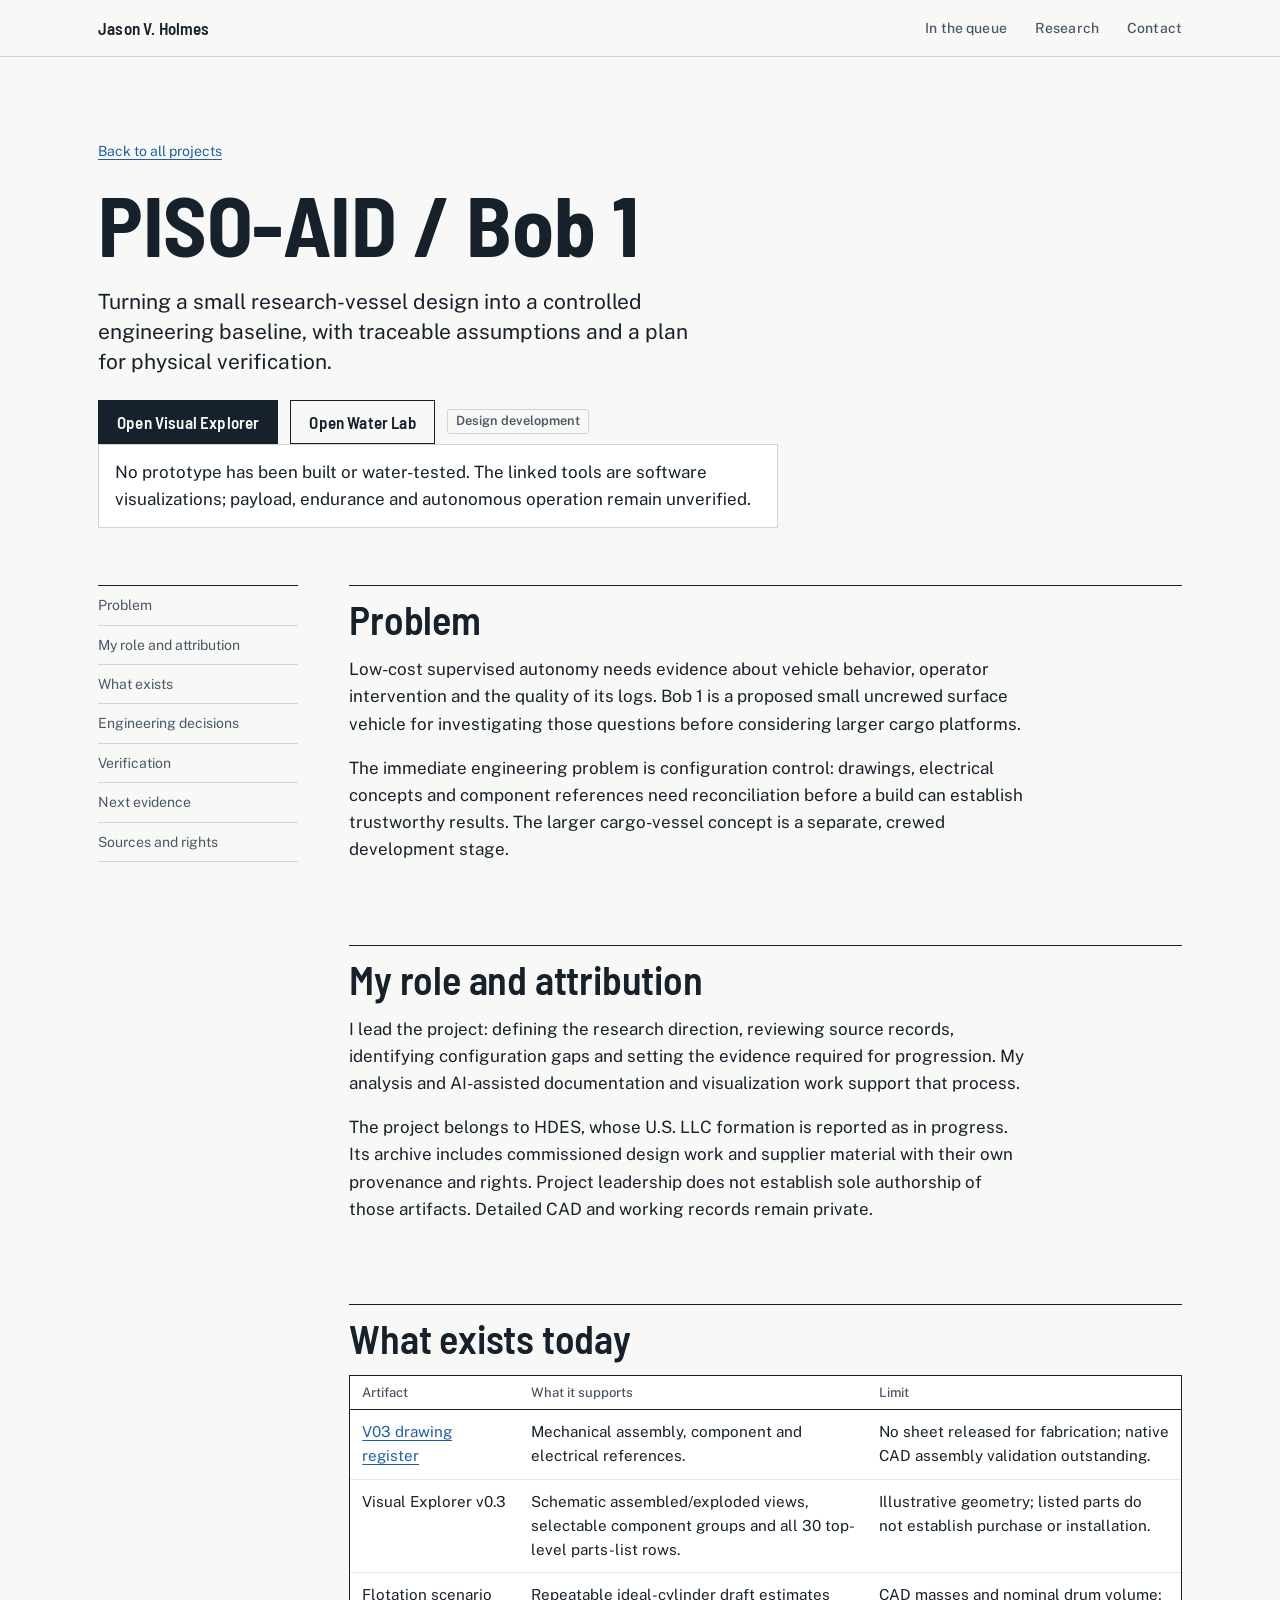
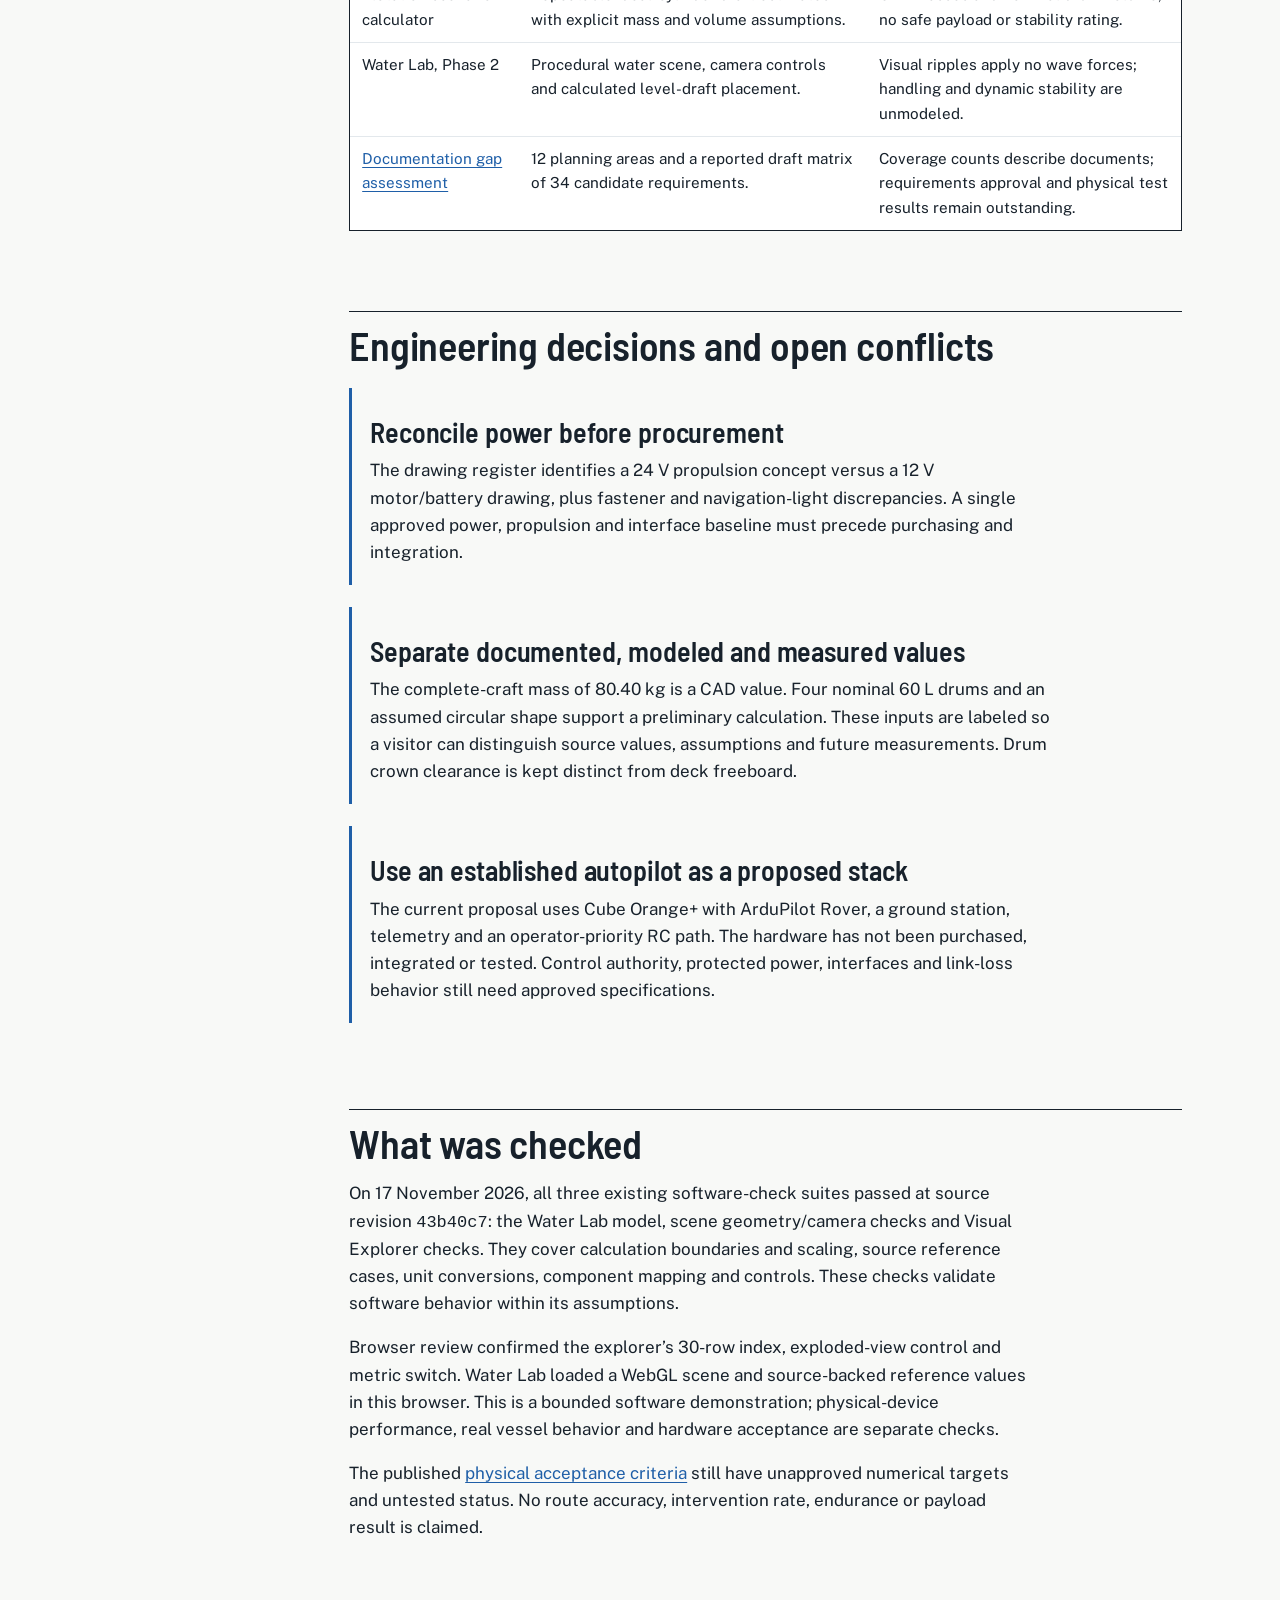
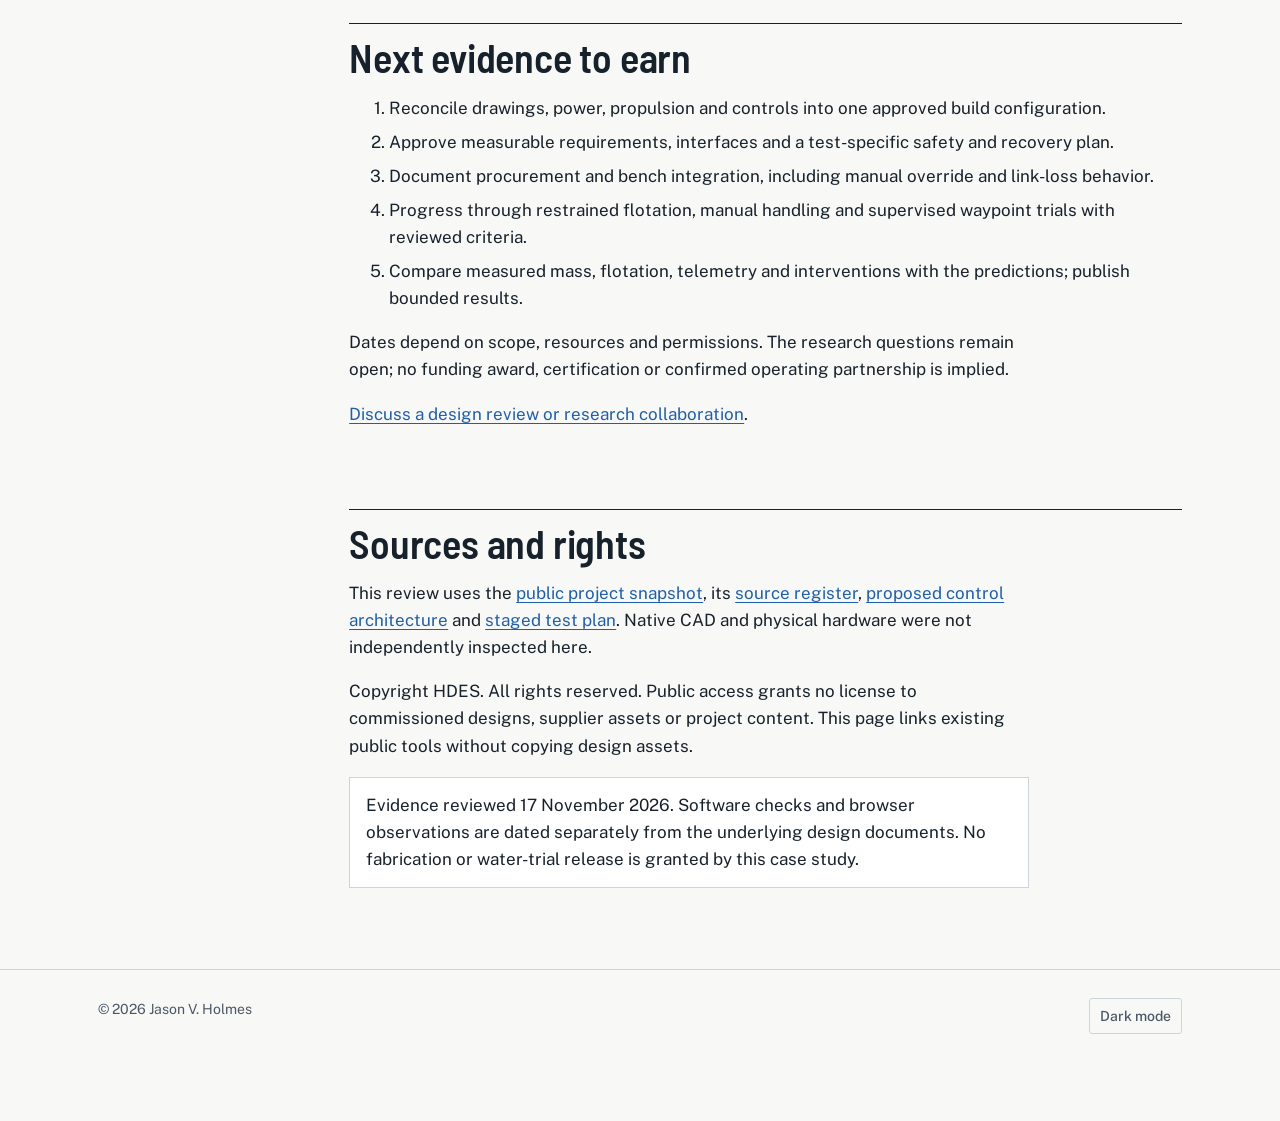
==== bob1/index.html @ 1f1266de "docs: add source-backed Bob 1 design-stage case study" ====
<!doctype html>
<html lang="en">
<head>
<meta charset="utf-8">
<meta name="viewport" content="width=device-width, initial-scale=1">
<title>Bob 1 design-stage case study | Jason V. Holmes</title>
<meta name="description" content="Bob 1: source-traceable design review, interactive engineering visualizations and a staged verification plan for a proposed supervised-autonomy research vessel.">
<link rel="canonical" href="https://jasonvholmes.com/bob1/">
<meta property="og:type" content="website">
<meta property="og:site_name" content="Jason V. Holmes">
<meta property="og:url" content="https://jasonvholmes.com/bob1/">
<meta property="og:title" content="Bob 1 design-stage case study | Jason V. Holmes">
<meta property="og:description" content="From design assumptions to testable evidence: a research vessel in design development, with working software visualizations and physical verification still ahead.">
<meta property="og:image" content="https://avatars.githubusercontent.com/u/147929460?v=4">
<meta property="og:image:alt" content="GitHub profile image of Jason V. Holmes">
<meta name="twitter:card" content="summary">
<meta name="twitter:creator" content="@jasonvonholmes">
<meta name="twitter:title" content="Bob 1 design-stage case study | Jason V. Holmes">
<meta name="twitter:description" content="Design review, source-aware visual tools and planned verification for a supervised-autonomy research USV. No built or water-tested prototype.">
<meta name="twitter:image" content="https://avatars.githubusercontent.com/u/147929460?v=4">
<meta name="twitter:image:alt" content="GitHub profile image of Jason V. Holmes">
<link rel="preconnect" href="https://fonts.googleapis.com">
<link rel="preconnect" href="https://fonts.gstatic.com" crossorigin>
<link href="https://fonts.googleapis.com/css2?family=Barlow+Semi+Condensed:wght@500;600;700&family=Public+Sans:wght@400;500;600&display=swap" rel="stylesheet">
<link rel="stylesheet" href="../css/site.css">
<script src="../js/theme.js"></script>
<script src="../js/top.js" defer></script>
</head>
<body>
<a class="skip" href="#main">Skip to content</a>
<header class="bar"><div class="wrap"><a href="../">Jason V. Holmes</a><nav aria-label="Site"><a href="../#queue">In the queue</a><a href="../#research">Research</a><a href="../contact/">Contact</a></nav></div></header>
<main id="main">
  <div class="wrap cs-hero">
    <a class="crumb" href="../#queue">Back to all projects</a>
    <h1>PISO-AID / Bob 1</h1>
    <p class="lede">Turning a small research-vessel design into a controlled engineering baseline, with traceable assumptions and a plan for physical verification.</p>
    <div class="actions"><a class="btn primary" href="https://jvholmes87.github.io/piso-aid-bob1/visual-explorer/">Open Visual Explorer</a><a class="btn" href="https://jvholmes87.github.io/piso-aid-bob1/water-lab/">Open Water Lab</a><span class="status plain">Design development</span></div>
    <p class="note">No prototype has been built or water-tested. The linked tools are software visualizations; payload, endurance and autonomous operation remain unverified.</p>
  </div>
  <div class="wrap cs">
    <aside aria-label="On this page"><ol><li><a href="#problem">Problem</a></li><li><a href="#role">My role and attribution</a></li><li><a href="#evidence">What exists</a></li><li><a href="#decisions">Engineering decisions</a></li><li><a href="#verification">Verification</a></li><li><a href="#next">Next evidence</a></li><li><a href="#sources">Sources and rights</a></li></ol></aside>
    <article>
      <section id="problem">
        <h2>Problem</h2>
        <p>Low-cost supervised autonomy needs evidence about vehicle behavior, operator intervention and the quality of its logs. Bob 1 is a proposed small uncrewed surface vehicle for investigating those questions before considering larger cargo platforms.</p>
        <p>The immediate engineering problem is configuration control: drawings, electrical concepts and component references need reconciliation before a build can establish trustworthy results. The larger cargo-vessel concept is a separate, crewed development stage.</p>
      </section>
      <section id="role">
        <h2>My role and attribution</h2>
        <p>I lead the project: defining the research direction, reviewing source records, identifying configuration gaps and setting the evidence required for progression. My analysis and AI-assisted documentation and visualization work support that process.</p>
        <p>The project belongs to HDES, whose U.S. LLC formation is reported as in progress. Its archive includes commissioned design work and supplier material with their own provenance and rights. Project leadership does not establish sole authorship of those artifacts. Detailed CAD and working records remain private.</p>
      </section>
      <section id="evidence">
        <h2>What exists today</h2>
        <div class="data" role="region" aria-label="Bob 1 evidence and its limits" tabindex="0"><table>
          <thead><tr><th scope="col">Artifact</th><th scope="col">What it supports</th><th scope="col">Limit</th></tr></thead>
          <tbody>
            <tr><td><a href="https://github.com/jvholmes87/piso-aid-bob1/blob/43b40c74421d8cef3b7ffb52b6dbc7539bbff835/docs/drawing-register.md">V03 drawing register</a></td><td>Mechanical assembly, component and electrical references.</td><td>No sheet released for fabrication; native CAD assembly validation outstanding.</td></tr>
            <tr><td>Visual Explorer v0.3</td><td>Schematic assembled/exploded views, selectable component groups and all 30 top-level parts-list rows.</td><td>Illustrative geometry; listed parts do not establish purchase or installation.</td></tr>
            <tr><td>Flotation scenario calculator</td><td>Repeatable ideal-cylinder draft estimates with explicit mass and volume assumptions.</td><td>CAD masses and nominal drum volume; no safe payload or stability rating.</td></tr>
            <tr><td>Water Lab, Phase 2</td><td>Procedural water scene, camera controls and calculated level-draft placement.</td><td>Visual ripples apply no wave forces; handling and dynamic stability are unmodeled.</td></tr>
            <tr><td><a href="https://github.com/jvholmes87/piso-aid-bob1/blob/43b40c74421d8cef3b7ffb52b6dbc7539bbff835/docs/se-documentation-status.md">Documentation gap assessment</a></td><td>12 planning areas and a reported draft matrix of 34 candidate requirements.</td><td>Coverage counts describe documents; requirements approval and physical test results remain outstanding.</td></tr>
          </tbody>
        </table></div>
      </section>
      <section id="decisions">
        <h2>Engineering decisions and open conflicts</h2>
        <div class="decision"><h3>Reconcile power before procurement</h3><p>The drawing register identifies a 24 V propulsion concept versus a 12 V motor/battery drawing, plus fastener and navigation-light discrepancies. A single approved power, propulsion and interface baseline must precede purchasing and integration.</p></div>
        <div class="decision"><h3>Separate documented, modeled and measured values</h3><p>The complete-craft mass of 80.40 kg is a CAD value. Four nominal 60 L drums and an assumed circular shape support a preliminary calculation. These inputs are labeled so a visitor can distinguish source values, assumptions and future measurements. Drum crown clearance is kept distinct from deck freeboard.</p></div>
        <div class="decision"><h3>Use an established autopilot as a proposed stack</h3><p>The current proposal uses Cube Orange+ with ArduPilot Rover, a ground station, telemetry and an operator-priority RC path. The hardware has not been purchased, integrated or tested. Control authority, protected power, interfaces and link-loss behavior still need approved specifications.</p></div>
      </section>
      <section id="verification">
        <h2>What was checked</h2>
        <p>On 17 November 2026, all three existing software-check suites passed at source revision <code>43b40c7</code>: the Water Lab model, scene geometry/camera checks and Visual Explorer checks. They cover calculation boundaries and scaling, source reference cases, unit conversions, component mapping and controls. These checks validate software behavior within its assumptions.</p>
        <p>Browser review confirmed the explorer’s 30-row index, exploded-view control and metric switch. Water Lab loaded a WebGL scene and source-backed reference values in this browser. This is a bounded software demonstration; physical-device performance, real vessel behavior and hardware acceptance are separate checks.</p>
        <p>The published <a href="https://github.com/jvholmes87/piso-aid-bob1/blob/43b40c74421d8cef3b7ffb52b6dbc7539bbff835/docs/acceptance-criteria.md">physical acceptance criteria</a> still have unapproved numerical targets and untested status. No route accuracy, intervention rate, endurance or payload result is claimed.</p>
      </section>
      <section id="next">
        <h2>Next evidence to earn</h2>
        <ol><li>Reconcile drawings, power, propulsion and controls into one approved build configuration.</li><li>Approve measurable requirements, interfaces and a test-specific safety and recovery plan.</li><li>Document procurement and bench integration, including manual override and link-loss behavior.</li><li>Progress through restrained flotation, manual handling and supervised waypoint trials with reviewed criteria.</li><li>Compare measured mass, flotation, telemetry and interventions with the predictions; publish bounded results.</li></ol>
        <p>Dates depend on scope, resources and permissions. The research questions remain open; no funding award, certification or confirmed operating partnership is implied.</p>
        <p><a href="../contact/">Discuss a design review or research collaboration</a>.</p>
      </section>
      <section id="sources">
        <h2>Sources and rights</h2>
        <p>This review uses the <a href="https://github.com/jvholmes87/piso-aid-bob1/tree/43b40c74421d8cef3b7ffb52b6dbc7539bbff835">public project snapshot</a>, its <a href="https://github.com/jvholmes87/piso-aid-bob1/blob/43b40c74421d8cef3b7ffb52b6dbc7539bbff835/docs/visual-explorer/SOURCE_REGISTER.md">source register</a>, <a href="https://github.com/jvholmes87/piso-aid-bob1/blob/43b40c74421d8cef3b7ffb52b6dbc7539bbff835/docs/control-architecture.md">proposed control architecture</a> and <a href="https://github.com/jvholmes87/piso-aid-bob1/blob/43b40c74421d8cef3b7ffb52b6dbc7539bbff835/docs/test-plan.md">staged test plan</a>. Native CAD and physical hardware were not independently inspected here.</p>
        <p>Copyright HDES. All rights reserved. Public access grants no license to commissioned designs, supplier assets or project content. This page links existing public tools without copying design assets.</p>
        <p class="note">Evidence reviewed 17 November 2026. Software checks and browser observations are dated separately from the underlying design documents. No fabrication or water-trial release is granted by this case study.</p>
      </section>
    </article>
  </div>
</main>
<footer><div class="wrap"><span>© 2026 Jason V. Holmes</span><button class="theme-btn" type="button">Dark mode</button></div></footer>
</body>
</html>
---- css/site.css ----
/* Jason Von Holmes — portfolio. Drawing-sheet vernacular: title block, revision table, markup blue. */
:root{
  --paper:#f8f9f7; --sheet:#ffffff; --ink:#17212b; --ink-2:#4a5866; --rule:#cdd5dc; --rule-2:#e3e8ec;
  --mark:#1f5fa8; --flag:#e9b824; --flag-ink:#17212b; --ok:#2f7d4f;
  --display:"Barlow Semi Condensed","Arial Narrow",sans-serif; --body:"Public Sans",system-ui,sans-serif;
  --step--1:.875rem; --step-0:1.0625rem; --step-1:1.3125rem; --step-2:1.75rem; --step-3:2.5rem; --step-4:clamp(2.75rem,7vw,5.25rem);
  --gutter:clamp(16px,4vw,48px); --measure:68ch;
  color-scheme:light;
}
@media (prefers-color-scheme:dark){
  :root:not([data-theme="light"]){--paper:#10171f;--sheet:#152029;--ink:#e7ecef;--ink-2:#a9b6c2;--rule:#2f3d4a;--rule-2:#22303c;--mark:#79b4f2;--ok:#6cc790;color-scheme:dark}
}
:root[data-theme="dark"]{--paper:#10171f;--sheet:#152029;--ink:#e7ecef;--ink-2:#a9b6c2;--rule:#2f3d4a;--rule-2:#22303c;--mark:#79b4f2;--ok:#6cc790;color-scheme:dark}

*{box-sizing:border-box}
html{-webkit-text-size-adjust:100%}
body{margin:0;background:var(--paper);color:var(--ink);font:400 var(--step-0)/1.6 var(--body);font-feature-settings:"tnum" 0}
img{max-width:100%;height:auto;display:block}
a{color:var(--mark);text-underline-offset:.18em;text-decoration-thickness:1px}
a:hover{text-decoration-thickness:2px}
:focus-visible{outline:3px solid var(--mark);outline-offset:3px;border-radius:2px}
h1,h2,h3{font-family:var(--display);font-weight:600;line-height:1.05;letter-spacing:-.005em;margin:0}
p{margin:0 0 1em}
.wrap{max-width:1180px;margin:0 auto;padding:0 var(--gutter)}
.skip{position:absolute;left:-999px}.skip:focus{left:var(--gutter);top:8px;background:var(--sheet);padding:8px 12px;z-index:9}

/* top bar */
.bar{border-bottom:1px solid var(--rule)}
.bar .wrap{display:flex;justify-content:space-between;align-items:center;gap:16px;min-height:56px}
.bar a{color:var(--ink);text-decoration:none;font:600 var(--step-0) var(--display);letter-spacing:.01em}
.bar nav{display:flex;gap:clamp(12px,3vw,28px);flex-wrap:wrap}
.bar nav a{font:500 var(--step--1) var(--body);color:var(--ink-2)}
.bar nav a:hover{color:var(--ink)}

/* hero: name + title block */
.hero{padding-top:clamp(40px,8vw,96px);padding-bottom:clamp(32px,6vw,64px);display:grid;grid-template-columns:minmax(0,1.35fr) minmax(0,1fr);gap:clamp(24px,5vw,64px);align-items:end}
.hero h1{font-size:var(--step-4);font-weight:700;letter-spacing:-.01em}
.hero .lede{font-size:var(--step-1);line-height:1.45;max-width:34ch;margin-top:20px;color:var(--ink)}
.tb{border:1.5px solid var(--ink);display:grid;grid-template-columns:1fr 1fr;background:var(--sheet)}
.tb div{padding:10px 12px;border-right:1px solid var(--rule);border-bottom:1px solid var(--rule);min-width:0}
.tb div:nth-child(2n){border-right:0}
.tb div.full{grid-column:1/-1;border-right:0}
.tb div:nth-last-child(-n+1){border-bottom:0}
.tb dt{font-size:.78rem;color:var(--ink-2);margin:0 0 2px}
.tb dd{margin:0;font:500 1.02rem/1.3 var(--display)}
.tb .sheet{display:flex;justify-content:space-between;align-items:baseline;background:var(--ink);color:var(--paper)}
.tb .sheet dt{color:inherit;opacity:.75}

section{padding:clamp(40px,7vw,80px) 0;border-top:1px solid var(--rule)}
.sec-head{display:flex;justify-content:space-between;align-items:baseline;gap:16px;flex-wrap:wrap;margin-bottom:28px}
.sec-head h2{font-size:var(--step-3)}
.sec-head p{color:var(--ink-2);margin:0;max-width:52ch}

/* featured project */
.feature{display:grid;grid-template-columns:minmax(0,1.2fr) minmax(0,1fr);gap:clamp(24px,4vw,48px);align-items:start}
.feature figure{margin:0;border:1px solid var(--rule);background:#070d18}
.feature figcaption{font-size:var(--step--1);color:var(--ink-2);padding:8px 2px 0;background:var(--paper)}
.status{display:inline-block;font:600 .8rem/1 var(--body);padding:6px 9px;border-radius:3px;background:var(--flag);color:var(--flag-ink)}
.status.ok{background:var(--ok);color:#fff}
.status.plain{background:transparent;color:var(--ink-2);border:1px solid var(--rule);padding:5px 8px}
.feature h3{font-size:var(--step-3);margin:14px 0 10px}
.feature .what{font-size:var(--step-1);line-height:1.45;margin-bottom:18px}
.facts{display:grid;grid-template-columns:repeat(3,minmax(0,1fr));border-top:1.5px solid var(--ink);border-bottom:1px solid var(--rule);margin:20px 0}
.facts div{padding:12px 10px 12px 0}
.facts b{display:block;font:600 var(--step-2)/1 var(--display);font-variant-numeric:tabular-nums}
.facts span{font-size:var(--step--1);color:var(--ink-2);line-height:1.35;display:block;margin-top:4px}
.actions{display:flex;gap:12px;flex-wrap:wrap;align-items:center;margin-top:6px}
.btn{display:inline-flex;align-items:center;min-height:44px;padding:0 18px;border:1.5px solid var(--ink);color:var(--ink);text-decoration:none;font:600 var(--step-0) var(--display);letter-spacing:.01em}
.btn.primary{background:var(--ink);color:var(--paper)}
.btn:hover{text-decoration:none;background:var(--mark);border-color:var(--mark);color:#fff}

/* revision table */
table{border-collapse:collapse;width:100%}
.rev{border:1.5px solid var(--ink);background:var(--sheet)}
.rev th{text-align:left;font:500 .82rem var(--body);color:var(--ink-2);padding:10px 14px;border-bottom:1.5px solid var(--ink)}
.rev td{padding:16px 14px;border-bottom:1px solid var(--rule);vertical-align:top}
.rev tr:last-child td{border-bottom:0}
.rev .name{font:600 var(--step-1)/1.15 var(--display);white-space:nowrap}
.rev .desc{color:var(--ink);max-width:56ch}
.rev .desc small{display:block;color:var(--ink-2);font-size:var(--step--1);margin-top:4px}
@media (max-width:760px){
  .rev thead{display:none}
  .rev tr{display:grid;grid-template-columns:1fr auto;gap:6px 12px;padding:14px;border-bottom:1px solid var(--rule)}
  .rev tr:last-child{border-bottom:0}
  .rev td{padding:0;border:0}
  .rev td.desc{grid-column:1/-1}
  .rev .name{white-space:normal}
}

/* research list */
.list{list-style:none;margin:0;padding:0;border-top:1.5px solid var(--ink)}
.list li{display:grid;grid-template-columns:minmax(0,1fr) minmax(0,1.6fr);gap:8px 32px;padding:16px 0;border-bottom:1px solid var(--rule)}
.list a{font:600 var(--step-1)/1.2 var(--display)}
.list p{margin:0;color:var(--ink-2)}
@media (max-width:760px){.list li{grid-template-columns:1fr}}

/* about + contact */
.two{display:grid;grid-template-columns:minmax(0,1fr) minmax(0,1fr);gap:clamp(24px,5vw,64px)}
.prose{max-width:var(--measure)}
.prose h2{font-size:var(--step-3);margin-bottom:18px}
.links{list-style:none;padding:0;margin:0;border-top:1.5px solid var(--ink)}
.links li{border-bottom:1px solid var(--rule)}
.links a{display:flex;justify-content:space-between;gap:12px;padding:14px 0;text-decoration:none;color:var(--ink);font:600 var(--step-1) var(--display)}
.links a span{font:400 var(--step--1) var(--body);color:var(--ink-2);align-self:center}
.links a:hover{color:var(--mark)}

footer{border-top:1px solid var(--rule);padding:28px 0 88px;color:var(--ink-2);font-size:var(--step--1)}
footer .wrap{display:flex;justify-content:space-between;gap:16px;flex-wrap:wrap}
.theme-btn{background:none;border:1px solid var(--rule);color:var(--ink-2);font:500 var(--step--1) var(--body);padding:6px 10px;border-radius:3px;cursor:pointer;min-height:36px}

/* case study */
.cs-hero{padding-top:clamp(40px,7vw,80px);padding-bottom:clamp(24px,4vw,40px)}
.cs-hero .crumb{font-size:var(--step--1);margin-bottom:18px;display:inline-block}
.cs-hero h1{font-size:var(--step-4);font-weight:700}
.cs-hero .lede{font-size:var(--step-1);line-height:1.45;max-width:46ch;margin:18px 0 22px}
.cs{display:grid;grid-template-columns:200px minmax(0,1fr);gap:clamp(20px,4vw,56px)}
.cs aside{position:sticky;top:20px;align-self:start;font-size:var(--step--1)}
.cs aside ol{list-style:none;margin:0;padding:0;border-top:1.5px solid var(--ink)}
.cs aside li{border-bottom:1px solid var(--rule)}
.cs aside a{display:block;padding:8px 0;color:var(--ink-2);text-decoration:none}
.cs aside a:hover{color:var(--ink)}
.cs article{min-width:0}
.cs article section{padding:0 0 clamp(36px,6vw,64px);border-top:0}
.cs article h2{font-size:var(--step-3);margin-bottom:16px;padding-top:12px;border-top:1.5px solid var(--ink)}
.cs article h3{font-size:var(--step-2);margin:28px 0 10px}
.cs article p,.cs article ul{max-width:var(--measure)}
.cs article li{margin-bottom:.4em}
.cs figure{margin:20px 0 8px;border:1px solid var(--rule)}
.cs figure img{background:#070d18}
.cs figcaption{font-size:var(--step--1);color:var(--ink-2);padding:8px 2px 0;background:var(--paper)}
.data{border:1.5px solid var(--ink);background:var(--sheet);margin:16px 0;font-size:.95rem;overflow-x:auto;display:block}
.data table{min-width:560px}
.data th{text-align:left;font:500 .82rem var(--body);color:var(--ink-2);padding:9px 12px;border-bottom:1.5px solid var(--ink)}
.data td{padding:10px 12px;border-bottom:1px solid var(--rule-2);vertical-align:top;font-variant-numeric:tabular-nums}
.data tr:last-child td{border-bottom:0}
.decision{border-left:3px solid var(--mark);padding:2px 0 2px 18px;margin:22px 0}
.decision dl{display:grid;grid-template-columns:110px minmax(0,1fr);gap:6px 16px;margin:10px 0 0}
.decision dt{font-weight:600;color:var(--ink-2);font-size:var(--step--1);padding-top:3px}
.decision dd{margin:0;max-width:60ch}
@media (max-width:640px){.decision dl{grid-template-columns:1fr}.decision dt{padding-top:8px}}
.note{border:1px solid var(--rule);background:var(--sheet);padding:14px 16px;max-width:var(--measure)}

@media (max-width:900px){
  .hero,.feature,.two{grid-template-columns:1fr}
  .cs{grid-template-columns:1fr}
  .cs aside{position:static}
  .cs aside ol{display:flex;flex-wrap:wrap;gap:0 16px;border:0}
  .cs aside li{border:0}
}
@media (max-width:480px){.facts{grid-template-columns:1fr 1fr}.facts div:last-child{grid-column:1/-1}}
@media (prefers-reduced-motion:reduce){*{scroll-behavior:auto!important}}
html{scroll-behavior:smooth}

/* back to top */
.to-top{position:fixed;right:max(16px,env(safe-area-inset-right));bottom:max(16px,env(safe-area-inset-bottom));z-index:20;
  display:inline-flex;align-items:center;gap:6px;min-height:44px;padding:0 14px 0 12px;
  background:var(--ink);color:var(--paper);border:1.5px solid var(--ink);cursor:pointer;
  font:600 var(--step-0) var(--display);letter-spacing:.01em;
  opacity:0;visibility:hidden;transform:translateY(8px);transition:opacity .2s,transform .2s,visibility 0s .2s}
.to-top.show{opacity:1;visibility:visible;transform:none;transition:opacity .2s,transform .2s}
.to-top:hover{background:var(--mark);border-color:var(--mark);color:#fff}
.to-top:focus-visible{outline:3px solid var(--mark);outline-offset:3px}
main h1:focus{outline:none}
@media (prefers-reduced-motion:reduce){.to-top,.to-top.show{transition:none;transform:none}}

/* product icon beside a title */
.titled{display:flex;align-items:center;gap:14px}
.titled img{border-radius:22%;flex:none}
.cs-hero h1.titled img{width:clamp(52px,9vw,72px);height:auto}

/* Portfolio contact form: inherits portfolio colors and type */
.contact-layout{display:grid;grid-template-columns:minmax(0,1.65fr) minmax(230px,1fr);gap:clamp(28px,5vw,64px);align-items:start}
.contact-layout h2{font-size:var(--step-3);margin-bottom:18px}
.contact-form{display:grid;gap:20px;max-width:760px}
.contact-form label{display:block;font-weight:600;margin-bottom:6px}
.contact-form .optional,.contact-form .field-note{color:var(--ink-2);font-size:var(--step--1);font-weight:400}
.contact-form input,.contact-form select,.contact-form textarea{display:block;width:100%;padding:12px;border:1px solid var(--rule);border-radius:2px;background:var(--sheet);color:var(--ink);font:inherit}
.contact-form textarea{resize:vertical}
.contact-form .field-note{margin:6px 0 0}
.contact-grid{display:grid;grid-template-columns:repeat(2,minmax(0,1fr));gap:16px}
.contact-form button{justify-self:start;cursor:pointer}
.contact-form button:disabled{cursor:not-allowed;opacity:.5}
.contact-form #contact-status{margin:0;color:var(--ink-2);min-height:1.5em}
@media(max-width:760px){.contact-layout,.contact-grid{grid-template-columns:1fr}}

/* Hidden honeypot: never remove name=_gotcha from the markup. */
.contact-honeypot{position:absolute!important;left:-9999px!important;width:1px;height:1px;overflow:hidden}
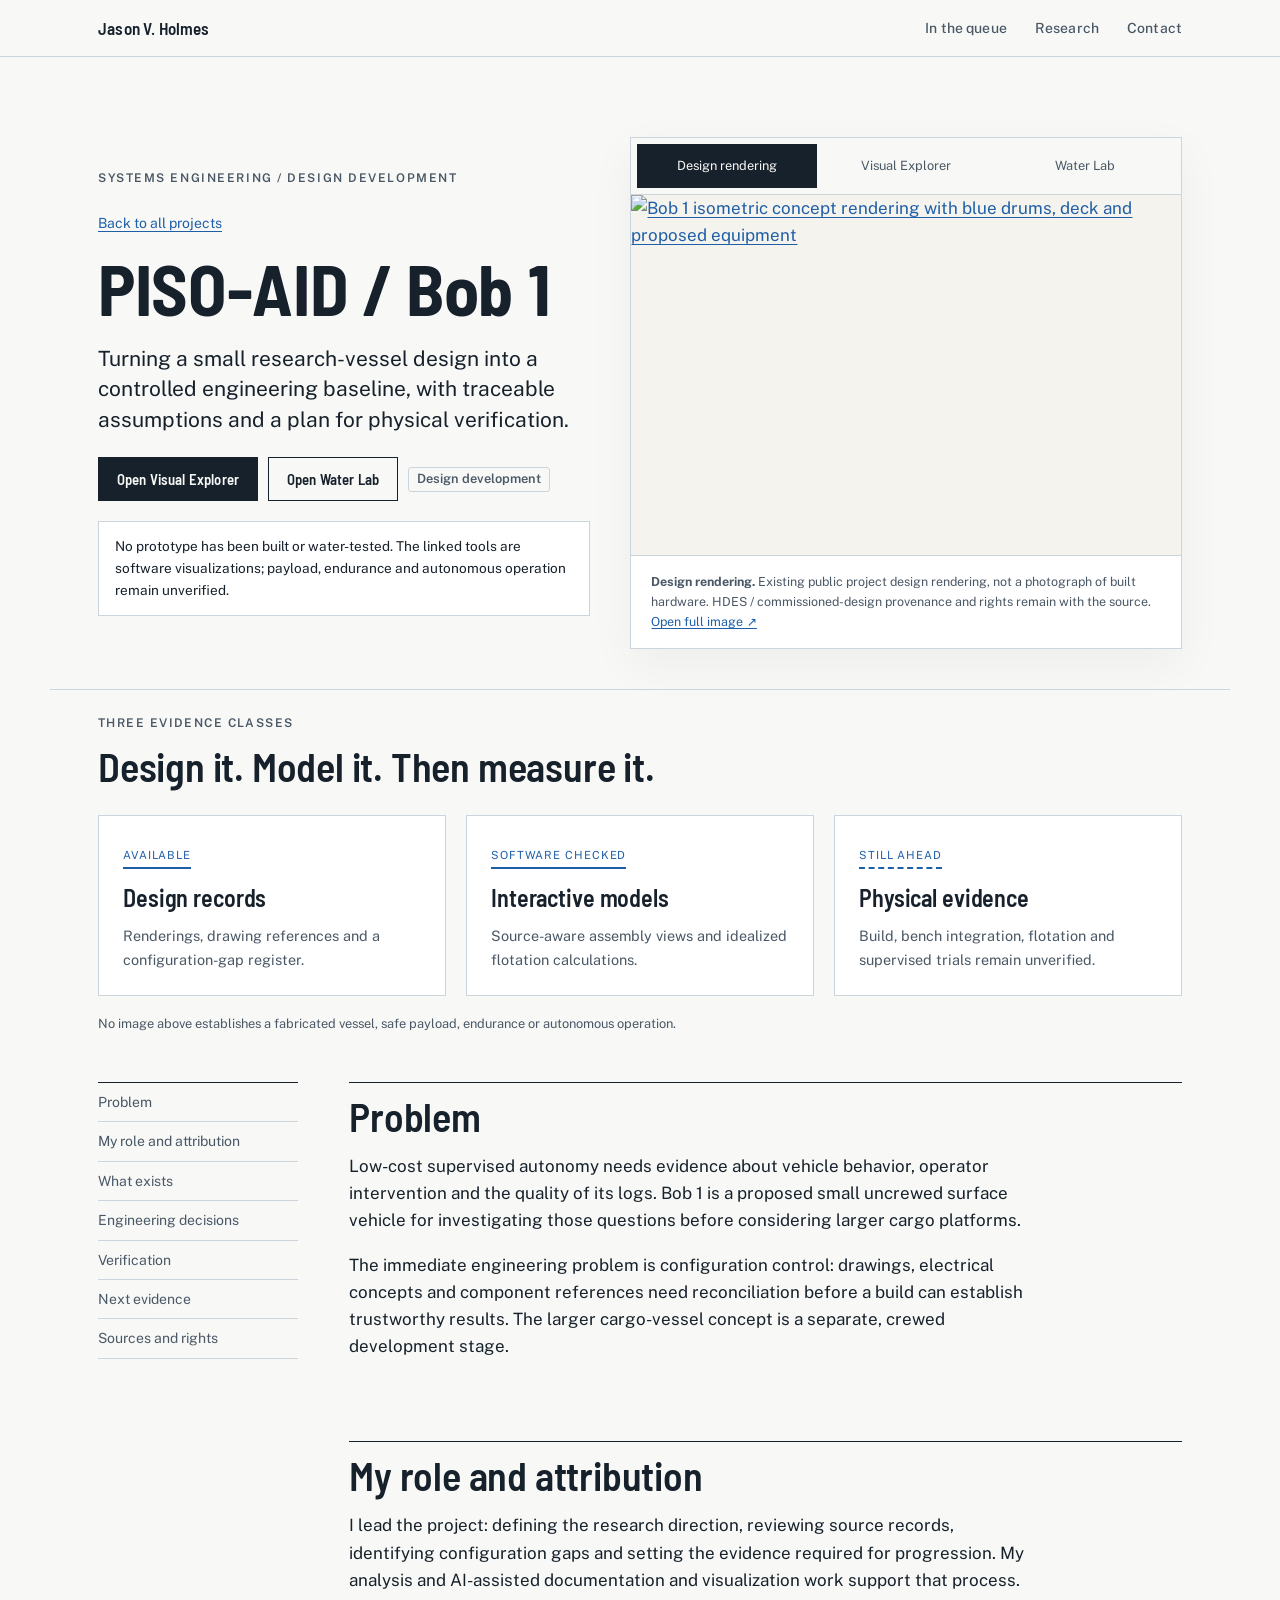
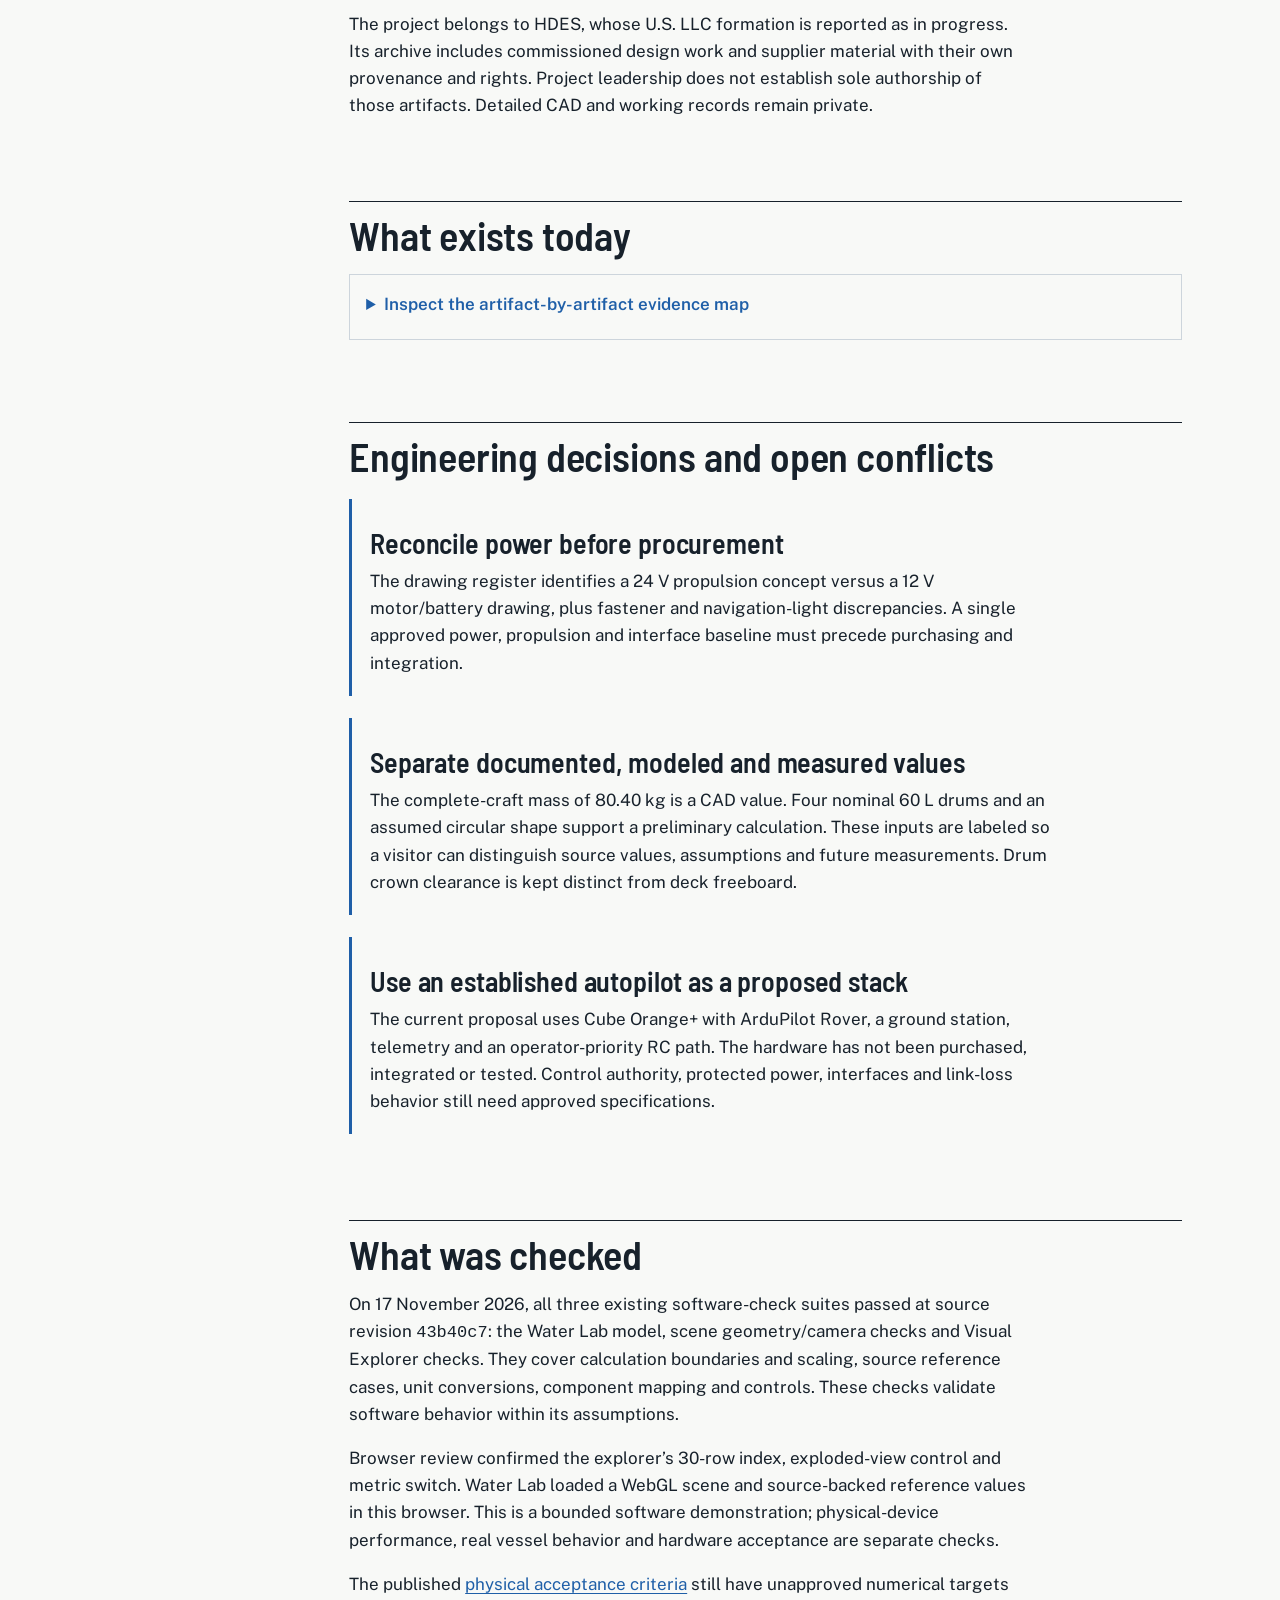
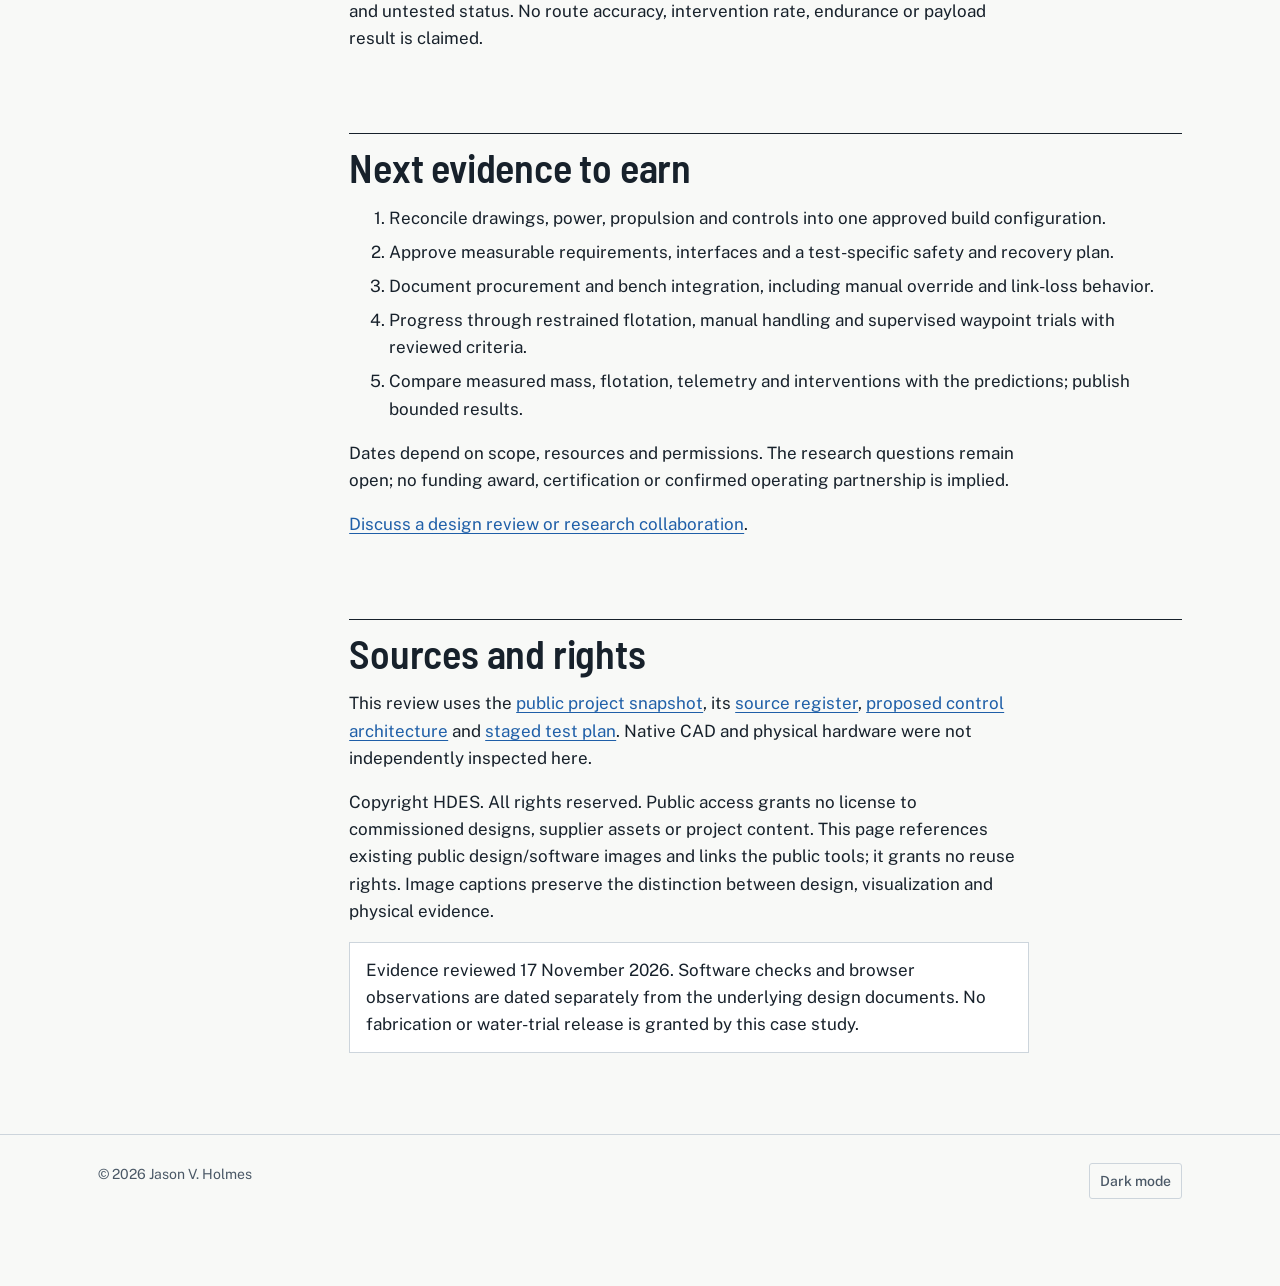
==== commit 88adc0f2: "feat: refresh older case studies with source imagery and visual summaries" ====
--- a/bob1/index.html
+++ b/bob1/index.html
@@ -22,7 +22,7 @@
 <link rel="preconnect" href="https://fonts.googleapis.com">
 <link rel="preconnect" href="https://fonts.gstatic.com" crossorigin>
 <link href="https://fonts.googleapis.com/css2?family=Barlow+Semi+Condensed:wght@500;600;700&family=Public+Sans:wght@400;500;600&display=swap" rel="stylesheet">
-<link rel="stylesheet" href="../css/site.css">
+<link rel="stylesheet" href="../css/site.css"><link rel="stylesheet" href="../css/artifact-stories.css"><script src="../js/artifact-stories.js" defer></script>
 <script src="../js/theme.js"></script>
 <script src="../js/top.js" defer></script>
 </head>
@@ -30,14 +30,11 @@
 <a class="skip" href="#main">Skip to content</a>
 <header class="bar"><div class="wrap"><a href="../">Jason V. Holmes</a><nav aria-label="Site"><a href="../#queue">In the queue</a><a href="../#research">Research</a><a href="../contact/">Contact</a></nav></div></header>
 <main id="main">
-  <div class="wrap cs-hero">
-    <a class="crumb" href="../#queue">Back to all projects</a>
+  <div class="wrap cs-hero"><div class="visual-lead"><div class="visual-copy"><p class="eyebrow">Systems engineering / design development</p><a class="crumb" href="../#queue">Back to all projects</a>
     <h1>PISO-AID / Bob 1</h1>
     <p class="lede">Turning a small research-vessel design into a controlled engineering baseline, with traceable assumptions and a plan for physical verification.</p>
     <div class="actions"><a class="btn primary" href="https://jvholmes87.github.io/piso-aid-bob1/visual-explorer/">Open Visual Explorer</a><a class="btn" href="https://jvholmes87.github.io/piso-aid-bob1/water-lab/">Open Water Lab</a><span class="status plain">Design development</span></div>
-    <p class="note">No prototype has been built or water-tested. The linked tools are software visualizations; payload, endurance and autonomous operation remain unverified.</p>
-  </div>
-  <div class="wrap cs">
+    <p class="note">No prototype has been built or water-tested. The linked tools are software visualizations; payload, endurance and autonomous operation remain unverified.</p></div><div class="artifact-gallery" data-gallery aria-label="Bob 1 design and software artifacts"><div class="gallery-controls" role="group" aria-label="Choose an artifact view" hidden><button type="button" data-view="0" aria-pressed="true">Design rendering</button><button type="button" data-view="1" aria-pressed="false">Visual Explorer</button><button type="button" data-view="2" aria-pressed="false">Water Lab</button></div><figure data-frame="0"><a href="https://raw.githubusercontent.com/jvholmes87/piso-aid-bob1/43b40c74421d8cef3b7ffb52b6dbc7539bbff835/assets/bob1-isometric-01.png" aria-label="Open full image: Design rendering"><img src="https://raw.githubusercontent.com/jvholmes87/piso-aid-bob1/43b40c74421d8cef3b7ffb52b6dbc7539bbff835/assets/bob1-isometric-01.png" width="1600" height="900" alt="Bob 1 isometric concept rendering with blue drums, deck and proposed equipment" ></a><figcaption><b>Design rendering.</b> Existing public project design rendering, not a photograph of built hardware. HDES / commissioned-design provenance and rights remain with the source. <a href="https://raw.githubusercontent.com/jvholmes87/piso-aid-bob1/43b40c74421d8cef3b7ffb52b6dbc7539bbff835/assets/bob1-isometric-01.png">Open full image ↗</a></figcaption></figure><figure data-frame="1"><a href="https://raw.githubusercontent.com/jvholmes87/piso-aid-bob1/43b40c74421d8cef3b7ffb52b6dbc7539bbff835/docs/visual-explorer/assets/explorer-preview.png" aria-label="Open full image: Visual Explorer"><img src="https://raw.githubusercontent.com/jvholmes87/piso-aid-bob1/43b40c74421d8cef3b7ffb52b6dbc7539bbff835/docs/visual-explorer/assets/explorer-preview.png" width="1170" height="715" alt="Schematic Bob 1 explorer preview with the steel frame highlighted" loading="lazy"></a><figcaption><b>Visual Explorer.</b> Software visualization with illustrative geometry, not fabrication-scale CAD. Listed components do not establish purchase or installation. <a href="https://raw.githubusercontent.com/jvholmes87/piso-aid-bob1/43b40c74421d8cef3b7ffb52b6dbc7539bbff835/docs/visual-explorer/assets/explorer-preview.png">Open full image ↗</a></figcaption></figure><figure data-frame="2"><a href="https://raw.githubusercontent.com/jvholmes87/piso-aid-bob1/43b40c74421d8cef3b7ffb52b6dbc7539bbff835/docs/water-lab/progress/2026-11-01/phase-02-complete-craft-golden.jpg" aria-label="Open full image: Water Lab"><img src="https://raw.githubusercontent.com/jvholmes87/piso-aid-bob1/43b40c74421d8cef3b7ffb52b6dbc7539bbff835/docs/water-lab/progress/2026-11-01/phase-02-complete-craft-golden.jpg" width="1348" height="926" alt="Recorded Water Lab complete-craft scene" loading="lazy"></a><figcaption><b>Water Lab.</b> Recorded November 1 software scene. Visual water is not wave-force simulation or a water trial; the documented deck/frame alignment issue remains open. <a href="https://raw.githubusercontent.com/jvholmes87/piso-aid-bob1/43b40c74421d8cef3b7ffb52b6dbc7539bbff835/docs/water-lab/progress/2026-11-01/phase-02-complete-craft-golden.jpg">Open full image ↗</a></figcaption></figure><noscript><p>All artifact views are shown below with JavaScript disabled.</p></noscript></div></div></div><section class="wrap visual-overview" aria-labelledby="bob-overview"><p class="eyebrow">Three evidence classes</p><h2 id="bob-overview">Design it. Model it. Then measure it.</h2><div class="evidence-cards"><div><span class="stage-label">Available</span><h3>Design records</h3><p>Renderings, drawing references and a configuration-gap register.</p></div><div><span class="stage-label">Software checked</span><h3>Interactive models</h3><p>Source-aware assembly views and idealized flotation calculations.</p></div><div><span class="stage-label planned">Still ahead</span><h3>Physical evidence</h3><p>Build, bench integration, flotation and supervised trials remain unverified.</p></div></div><p class="artifact-note">No image above establishes a fabricated vessel, safe payload, endurance or autonomous operation.</p></section><div class="wrap cs">
     <aside aria-label="On this page"><ol><li><a href="#problem">Problem</a></li><li><a href="#role">My role and attribution</a></li><li><a href="#evidence">What exists</a></li><li><a href="#decisions">Engineering decisions</a></li><li><a href="#verification">Verification</a></li><li><a href="#next">Next evidence</a></li><li><a href="#sources">Sources and rights</a></li></ol></aside>
     <article>
       <section id="problem">
@@ -52,7 +49,7 @@
       </section>
       <section id="evidence">
         <h2>What exists today</h2>
-        <div class="data" role="region" aria-label="Bob 1 evidence and its limits" tabindex="0"><table>
+        <details class="evidence-details"><summary>Inspect the artifact-by-artifact evidence map</summary><div class="data" role="region" aria-label="Bob 1 evidence and its limits" tabindex="0"><table>
           <thead><tr><th scope="col">Artifact</th><th scope="col">What it supports</th><th scope="col">Limit</th></tr></thead>
           <tbody>
             <tr><td><a href="https://github.com/jvholmes87/piso-aid-bob1/blob/43b40c74421d8cef3b7ffb52b6dbc7539bbff835/docs/drawing-register.md">V03 drawing register</a></td><td>Mechanical assembly, component and electrical references.</td><td>No sheet released for fabrication; native CAD assembly validation outstanding.</td></tr>
@@ -61,7 +58,7 @@
             <tr><td>Water Lab, Phase 2</td><td>Procedural water scene, camera controls and calculated level-draft placement.</td><td>Visual ripples apply no wave forces; handling and dynamic stability are unmodeled.</td></tr>
             <tr><td><a href="https://github.com/jvholmes87/piso-aid-bob1/blob/43b40c74421d8cef3b7ffb52b6dbc7539bbff835/docs/se-documentation-status.md">Documentation gap assessment</a></td><td>12 planning areas and a reported draft matrix of 34 candidate requirements.</td><td>Coverage counts describe documents; requirements approval and physical test results remain outstanding.</td></tr>
           </tbody>
-        </table></div>
+        </table></div></details>
       </section>
       <section id="decisions">
         <h2>Engineering decisions and open conflicts</h2>
@@ -84,7 +81,7 @@
       <section id="sources">
         <h2>Sources and rights</h2>
         <p>This review uses the <a href="https://github.com/jvholmes87/piso-aid-bob1/tree/43b40c74421d8cef3b7ffb52b6dbc7539bbff835">public project snapshot</a>, its <a href="https://github.com/jvholmes87/piso-aid-bob1/blob/43b40c74421d8cef3b7ffb52b6dbc7539bbff835/docs/visual-explorer/SOURCE_REGISTER.md">source register</a>, <a href="https://github.com/jvholmes87/piso-aid-bob1/blob/43b40c74421d8cef3b7ffb52b6dbc7539bbff835/docs/control-architecture.md">proposed control architecture</a> and <a href="https://github.com/jvholmes87/piso-aid-bob1/blob/43b40c74421d8cef3b7ffb52b6dbc7539bbff835/docs/test-plan.md">staged test plan</a>. Native CAD and physical hardware were not independently inspected here.</p>
-        <p>Copyright HDES. All rights reserved. Public access grants no license to commissioned designs, supplier assets or project content. This page links existing public tools without copying design assets.</p>
+        <p>Copyright HDES. All rights reserved. Public access grants no license to commissioned designs, supplier assets or project content. This page references existing public design/software images and links the public tools; it grants no reuse rights. Image captions preserve the distinction between design, visualization and physical evidence.</p>
         <p class="note">Evidence reviewed 17 November 2026. Software checks and browser observations are dated separately from the underlying design documents. No fabrication or water-trial release is granted by this case study.</p>
       </section>
     </article>
--- a/css/site.css
+++ b/css/site.css
@@ -92,6 +92,8 @@
 .list li{display:grid;grid-template-columns:minmax(0,1fr) minmax(0,1.6fr);gap:8px 32px;padding:16px 0;border-bottom:1px solid var(--rule)}
 .list a{font:600 var(--step-1)/1.2 var(--display)}
 .list p{margin:0;color:var(--ink-2)}
+.list .research-summary p + p{margin-top:12px}
+.list .research-summary a{font:inherit;text-decoration:underline}
 @media (max-width:760px){.list li{grid-template-columns:1fr}}
 
 /* about + contact */
--- a/css/artifact-stories.css
+++ b/css/artifact-stories.css
@@ -0,0 +1,12 @@
+/* Visual layers for existing case studies; original evidence remains below. */
+.visual-lead{display:grid;grid-template-columns:minmax(0,1fr) minmax(0,1.12fr);gap:40px;align-items:center}
+.visual-copy{min-width:0}.visual-copy .eyebrow{font-size:.75rem;font-weight:600;letter-spacing:.13em;text-transform:uppercase;color:var(--ink-2);margin-bottom:20px}.cs-hero .visual-copy h1{font-size:clamp(2.6rem,5.5vw,4.6rem)}.visual-copy .note{font-size:.85rem;margin:20px 0 0}.visual-copy .actions{gap:10px}.visual-copy .btn{font-size:.92rem}
+.artifact-gallery{min-width:0;border:1px solid var(--rule);background:var(--sheet);box-shadow:0 15px 45px #0000000c}.artifact-gallery figure{margin:0}.artifact-gallery figure[hidden]{display:none}.artifact-gallery figure>a{display:block;background:#f5f3ed}.artifact-gallery img{display:block;width:100%;height:360px;object-fit:cover;object-position:top;transition:opacity .2s}.artifact-gallery figcaption{font-size:.78rem;line-height:1.6;color:var(--ink-2);padding:16px 20px;border-top:1px solid var(--rule)}.artifact-gallery figcaption a{white-space:nowrap}.gallery-controls{display:flex;gap:0;border-bottom:1px solid var(--rule);padding:6px;background:var(--paper);flex-wrap:wrap}.gallery-controls[hidden]{display:none}.gallery-controls button{min-height:44px;flex:1;padding:9px 12px;border:0;background:transparent;color:var(--ink-2);font:inherit;font-size:.8rem;cursor:pointer}.gallery-controls button[aria-pressed=true]{background:var(--ink);color:var(--paper)}.artifact-gallery noscript p{padding:12px;font-size:.8rem}
+.visual-overview{padding-top:24px;padding-bottom:48px}.visual-overview .eyebrow{font-size:.75rem;font-weight:600;letter-spacing:.12em;text-transform:uppercase;color:var(--ink-2)}.visual-overview h2{font-size:clamp(1.8rem,3.2vw,2.5rem);margin:12px 0 28px}.snapshot-grid{display:grid;grid-template-columns:repeat(3,minmax(0,1fr));border-top:1px solid var(--rule);border-bottom:1px solid var(--rule);margin-bottom:32px}.snapshot-grid>div{padding:22px 18px 22px 0}.snapshot-grid b{display:block;font:600 3.3rem/1 var(--display);color:var(--mark);margin-bottom:12px}.snapshot-grid span{font-size:.83rem;display:block;color:var(--ink-2);max-width:25ch}
+.evidence-flow{display:grid;grid-template-columns:repeat(3,minmax(0,1fr));list-style:none;padding:0;margin:0;gap:24px}.evidence-flow li{position:relative;padding:22px;border:1px solid var(--rule);border-top:3px solid var(--mark);background:var(--sheet)}.evidence-flow li+li:before{content:'→';position:absolute;left:-22px;top:18px;color:var(--mark)}.evidence-flow b{display:block;font:600 1.3rem var(--display);margin-bottom:9px}.evidence-flow span{display:block;font-size:.85rem;color:var(--ink-2)}.evidence-flow .future{border-style:dashed}.artifact-note{font-size:.8rem;color:var(--ink-2);margin:18px 0 0;max-width:85ch}
+.evidence-cards{display:grid;grid-template-columns:repeat(3,minmax(0,1fr));gap:20px}.evidence-cards>div{padding:24px;border:1px solid var(--rule);background:var(--sheet)}.evidence-cards h3{font-size:1.5rem;margin:18px 0 14px}.evidence-cards p{font-size:.9rem;color:var(--ink-2);margin:0}.stage-label{font-size:.7rem;letter-spacing:.08em;text-transform:uppercase;color:var(--mark);border-bottom:2px solid var(--mark);padding-bottom:5px}.stage-label.planned{border-bottom-style:dashed}
+.evidence-details{border:1px solid var(--rule);padding:16px;margin:18px 0}.evidence-details summary{cursor:pointer;font-weight:600;color:var(--mark);min-height:32px}.evidence-details[open] summary{margin-bottom:12px}
+.neo-brand-art{position:relative;margin:0;min-height:440px;display:flex;align-items:center;justify-content:center;flex-direction:column;overflow:hidden;background:#0a211c;border:1px solid #35564a;color:#d8ede3;padding:35px;text-align:center}.neo-brand-art>img{width:220px;height:220px;object-fit:contain;position:relative}.neo-brand-art figcaption{font-size:.85rem;line-height:1.5;margin-top:20px;max-width:36ch;position:relative}.brand-art-link{color:#aee5c1;margin-top:20px;font-size:.85rem;position:relative}.brand-grid{position:absolute;inset:0;background-image:linear-gradient(#9abfa014 1px,transparent 1px),linear-gradient(90deg,#9abfa014 1px,transparent 1px);background-size:38px 38px;mask-image:radial-gradient(ellipse,#000,transparent 80%)}
+@media(max-width:1000px){.visual-lead{grid-template-columns:1fr;gap:28px}.artifact-gallery{max-width:740px}.artifact-gallery img{height:390px}.neo-brand-art{max-width:740px}.visual-copy .lede{max-width:60ch}}
+@media(max-width:640px){.evidence-flow,.evidence-cards{grid-template-columns:1fr;gap:18px}.evidence-flow li+li:before{content:'↓';left:50%;top:-24px}.artifact-gallery img{height:270px}.snapshot-grid{gap:12px}.snapshot-grid b{font-size:2.6rem}.snapshot-grid>div{padding-right:0}.snapshot-grid span{font-size:.75rem}.gallery-controls button{padding:8px 5px;font-size:.73rem}.neo-brand-art{min-height:360px;padding:25px}.neo-brand-art>img{width:180px;height:180px}}
+@media(prefers-reduced-motion:reduce){.artifact-gallery img{transition:none}}
